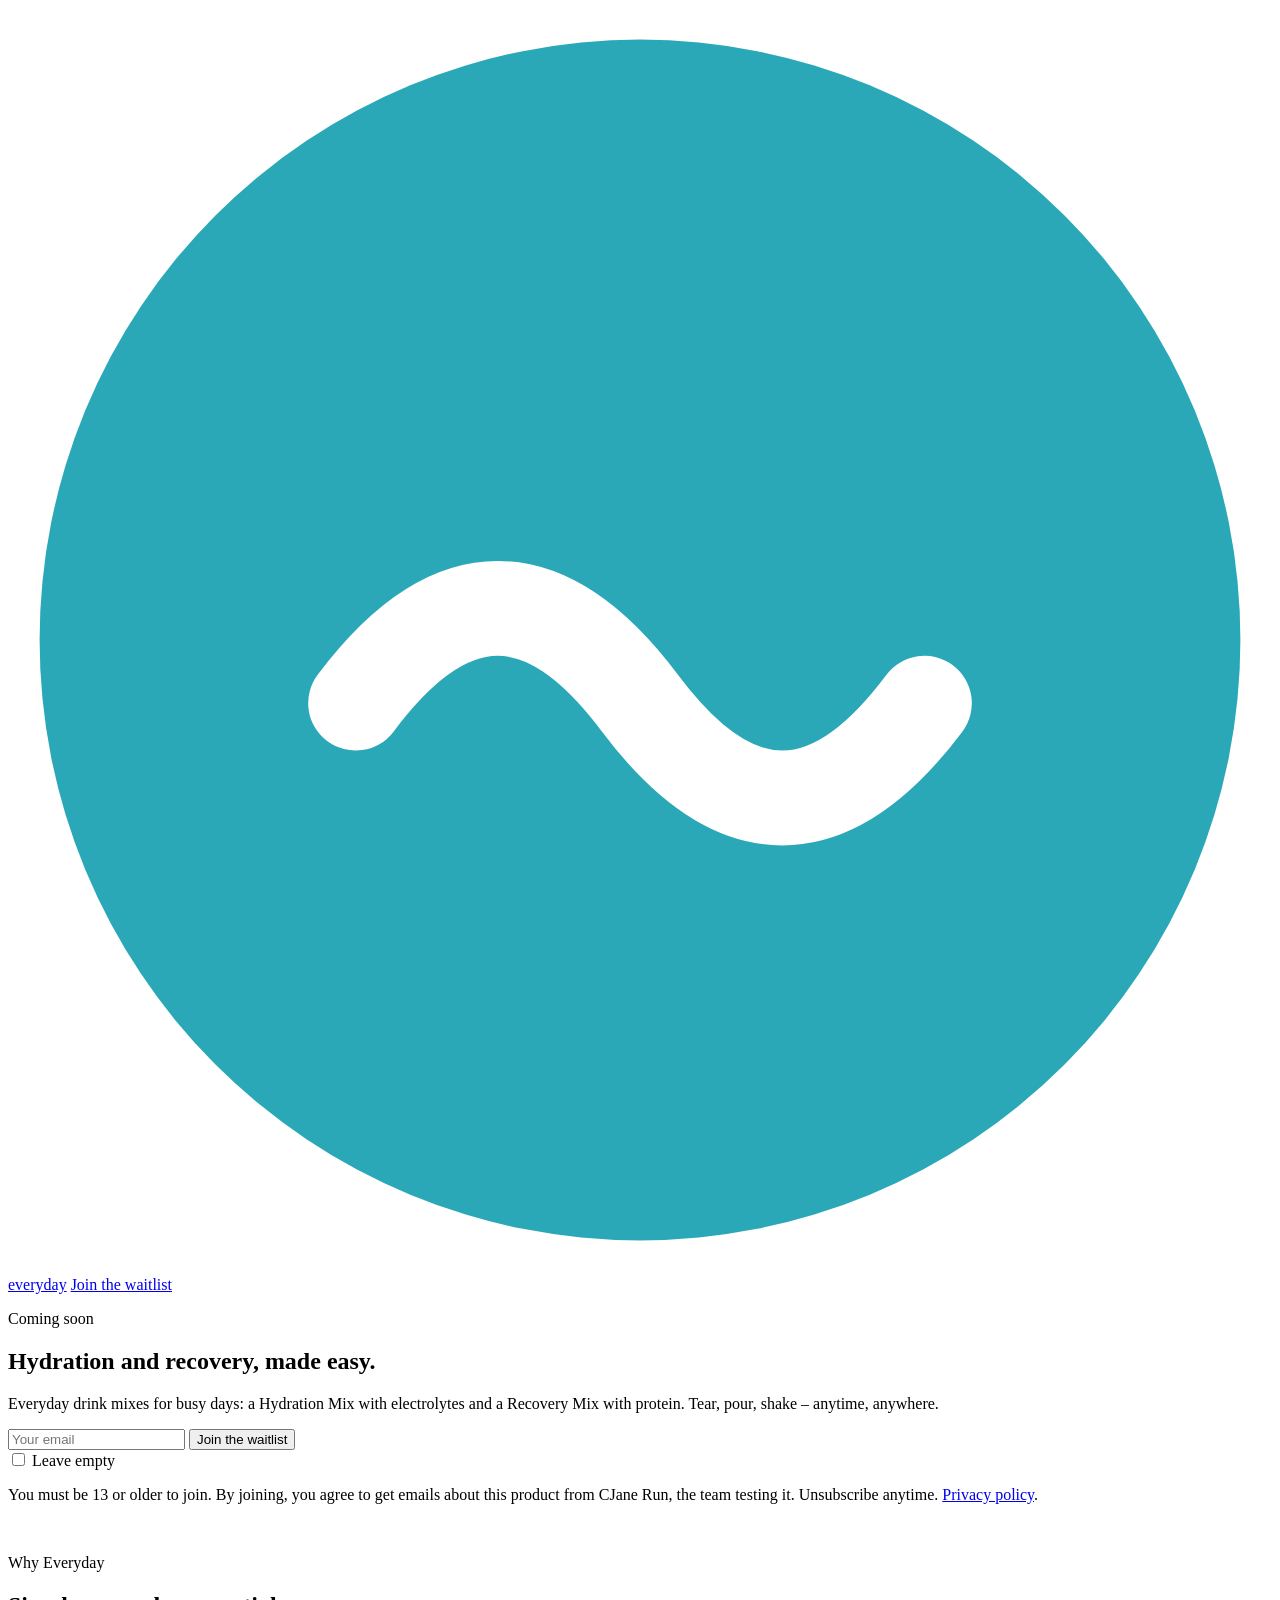
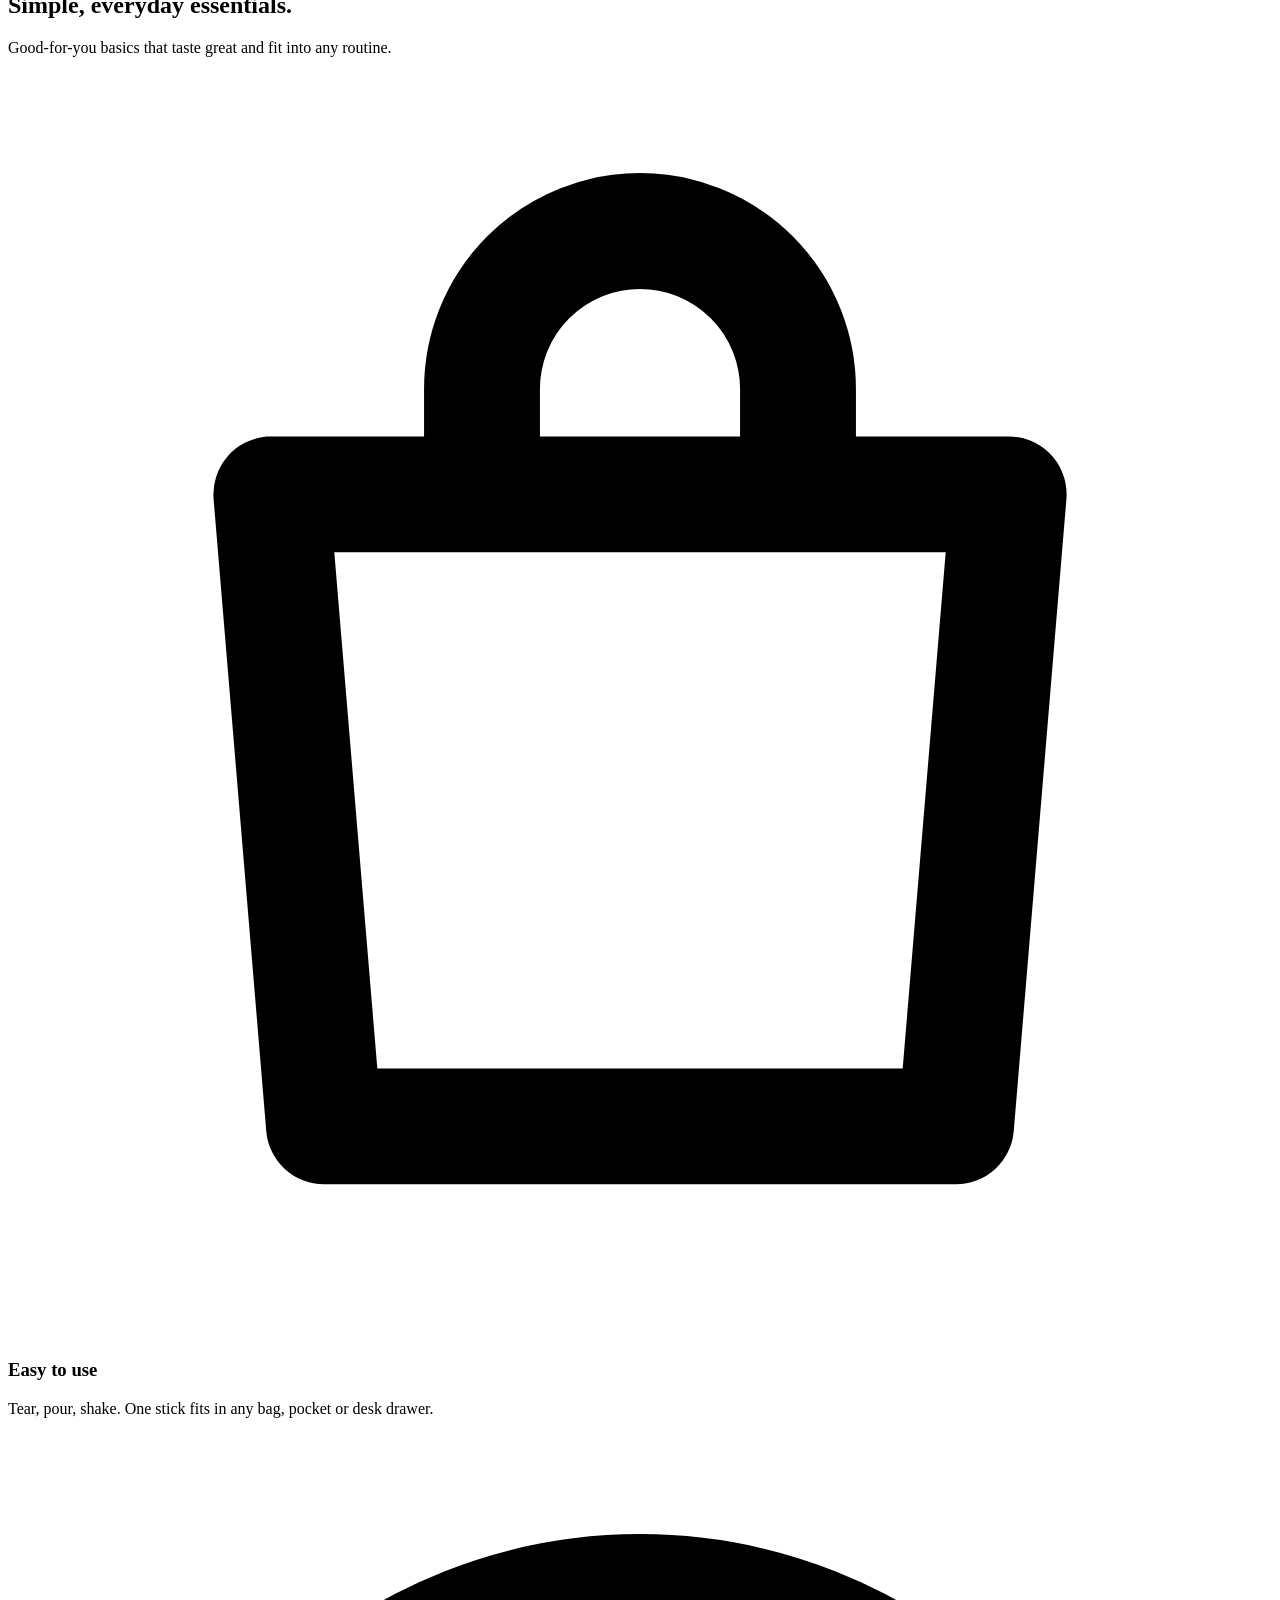
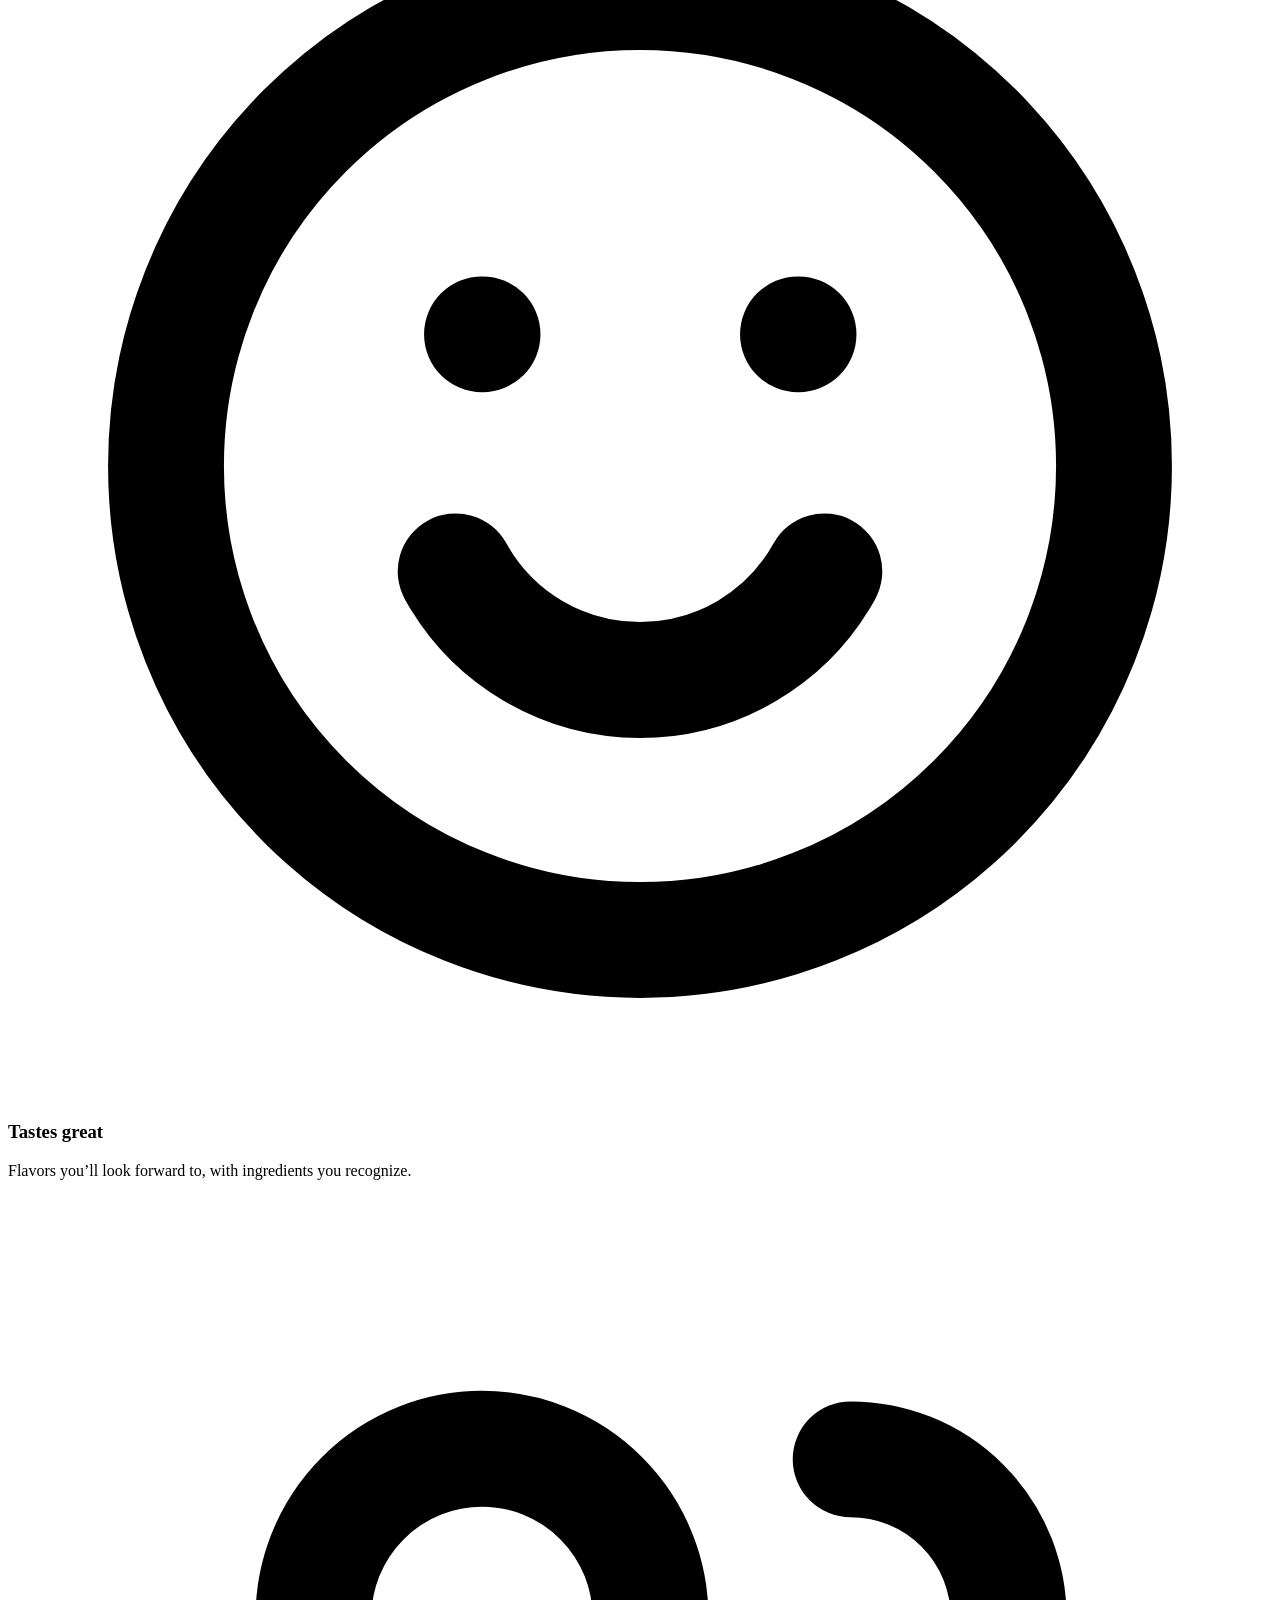
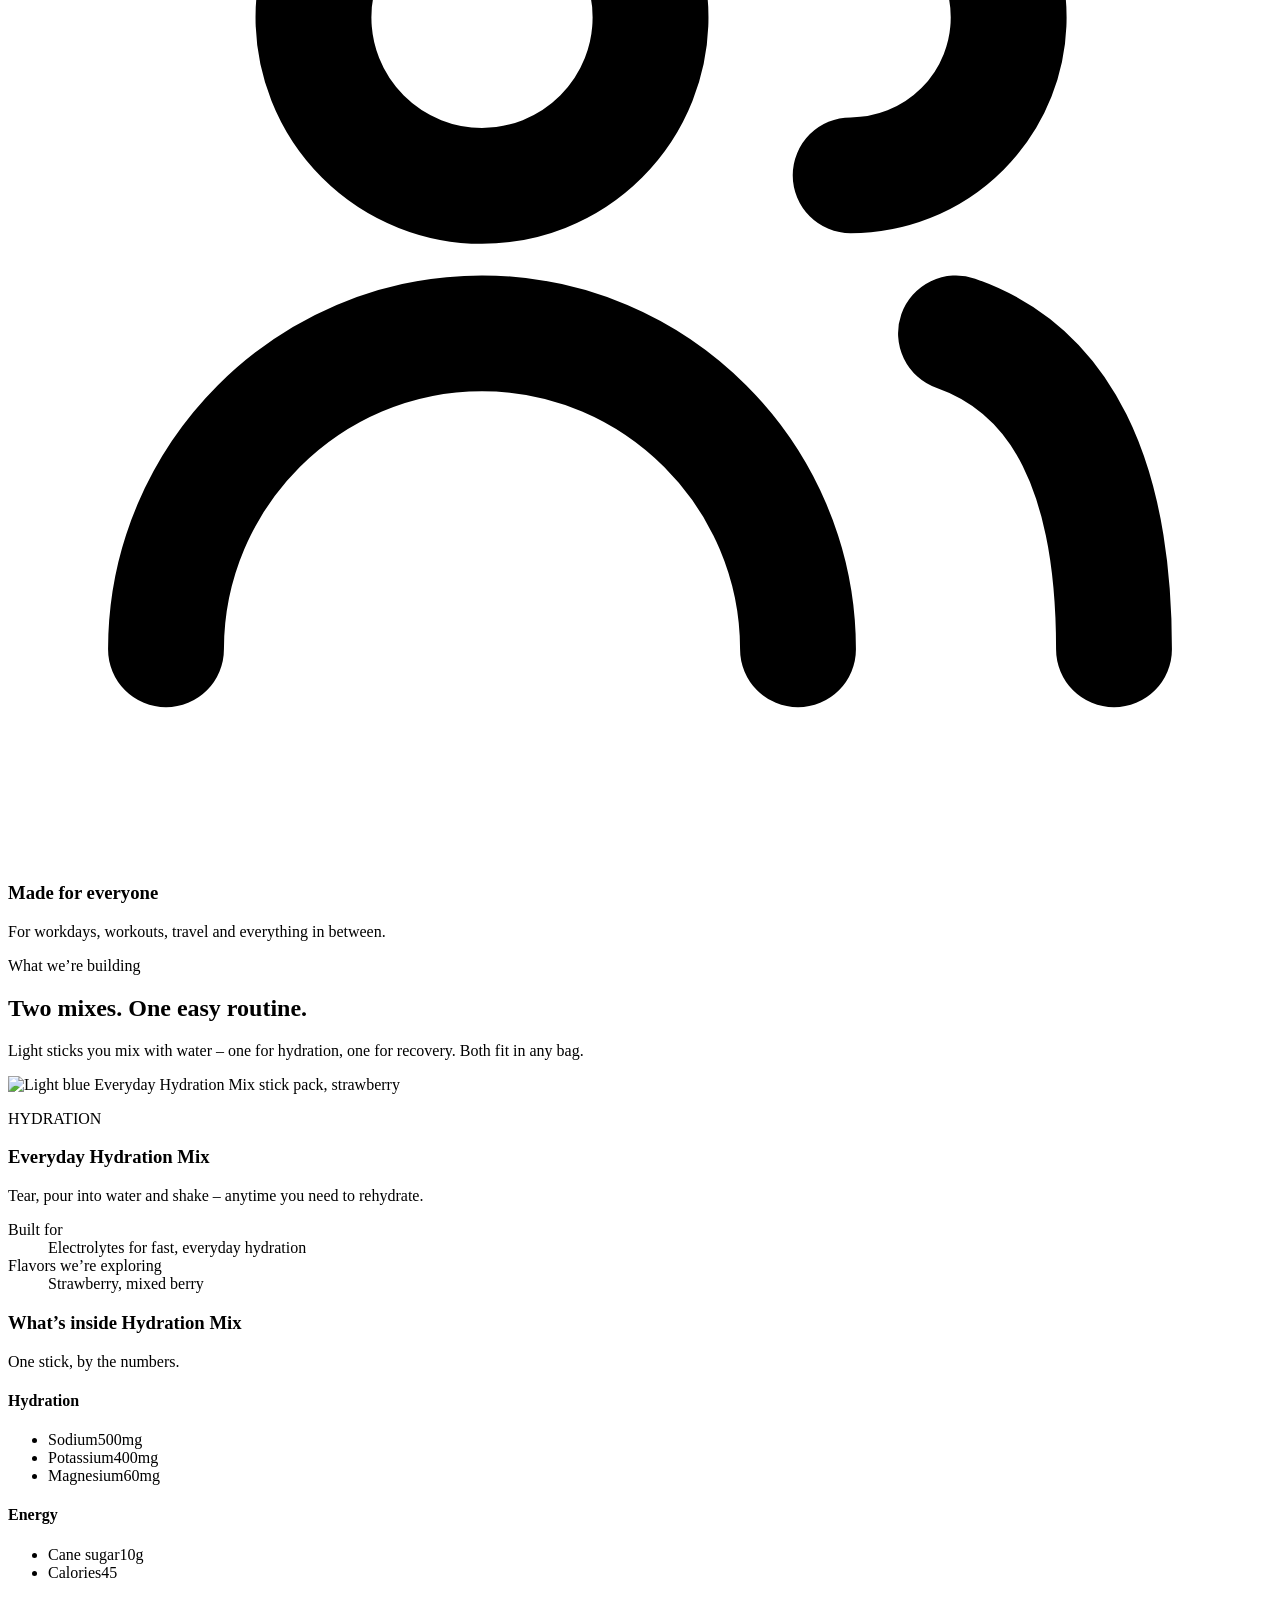
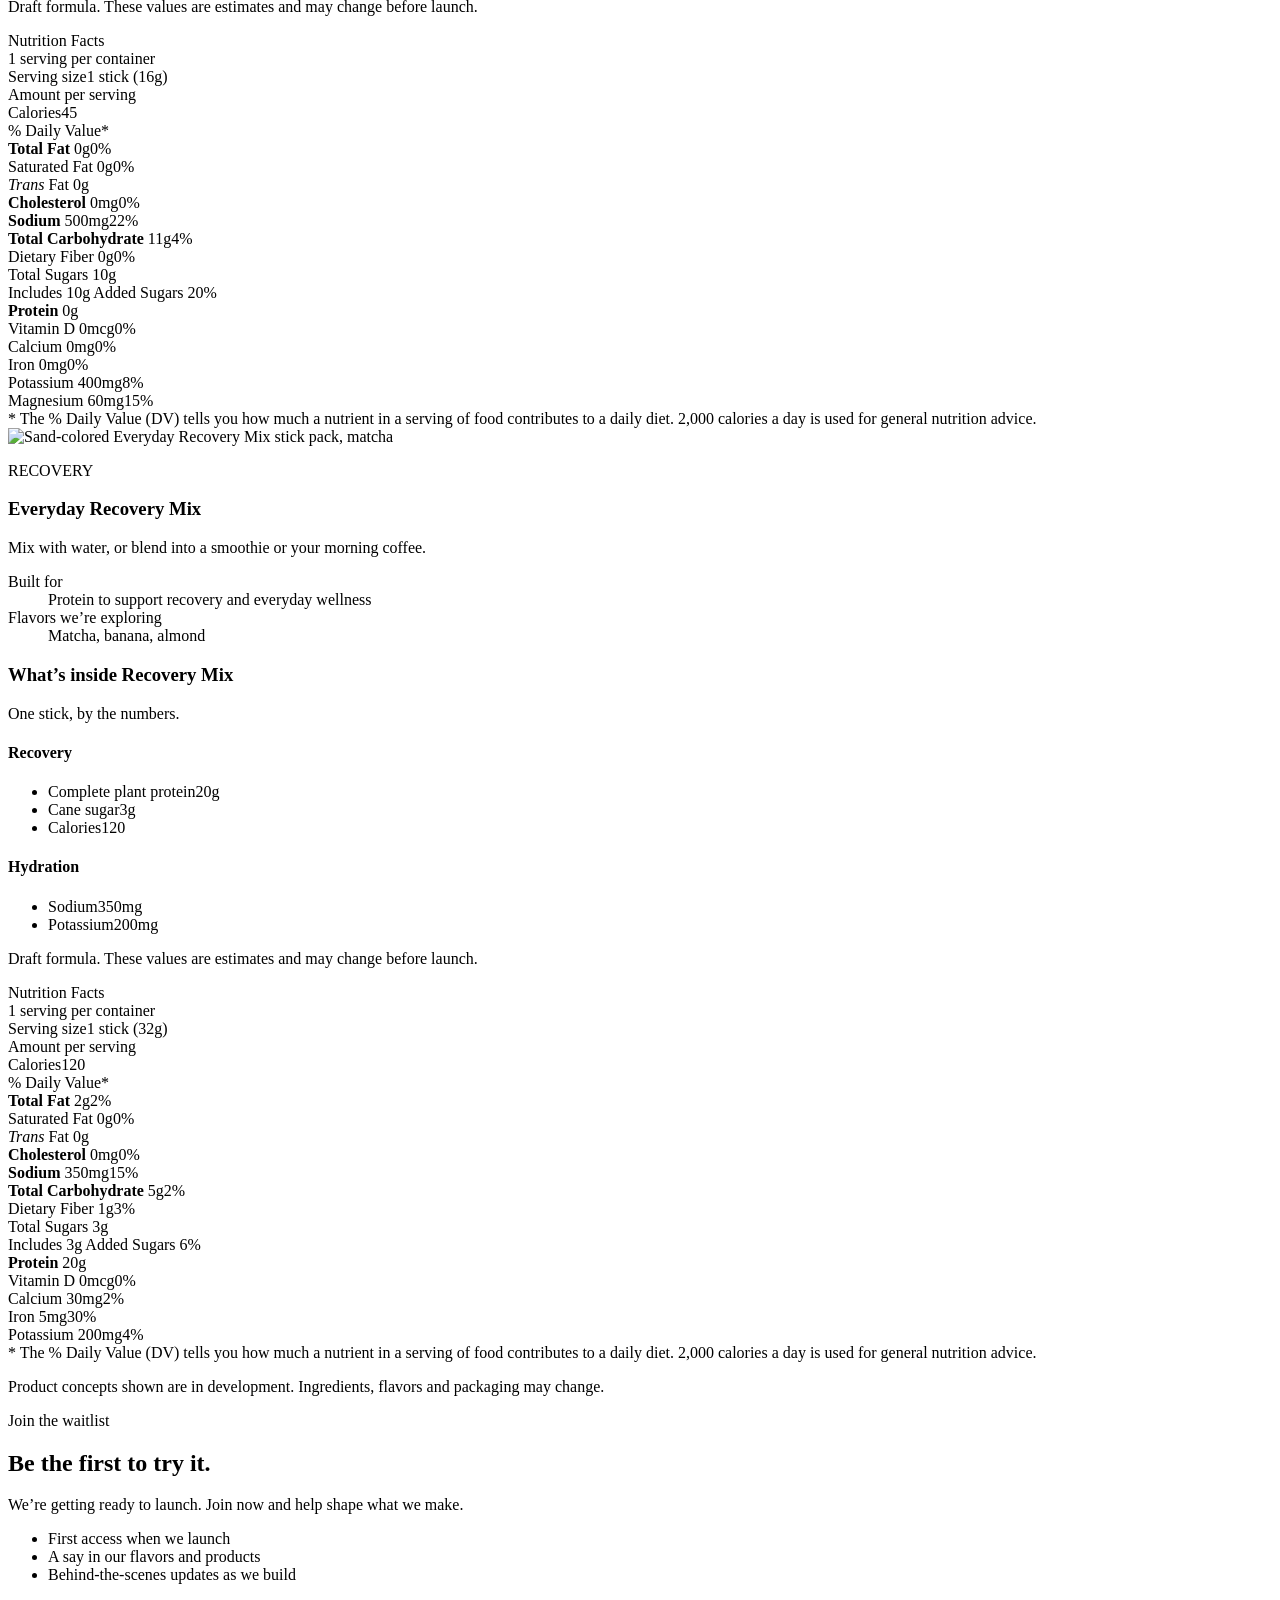
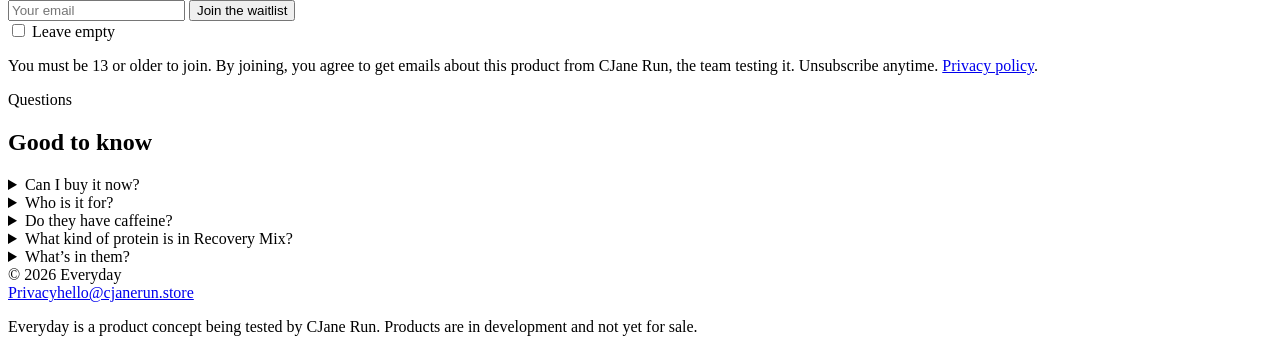
==== public/everyday/index.html @ cd734eb3 "Combine the test into two landing pages with an email-only form The CJane Run page (/) now shows the" ====
<!doctype html>
<html lang="en">
<head>
<meta charset="UTF-8">
<meta name="viewport" content="width=device-width, initial-scale=1.0">
<title>Everyday – Hydration and Recovery Mixes</title>
<meta name="description" content="Easy drink mixes for everyday hydration and recovery. Join the waitlist.">
<link rel="canonical" href="https://cjanerun.store/everyday/">
<meta property="og:type" content="website">
<meta property="og:url" content="https://cjanerun.store/everyday/">
<meta property="og:title" content="Everyday – Hydration and Recovery Mixes">
<meta property="og:description" content="Easy drink mixes for everyday hydration and recovery. Join the waitlist.">
<meta property="og:image" content="https://cjanerun.store/assets/images/og-everyday.png">
<meta name="twitter:card" content="summary_large_image">
<meta name="twitter:title" content="Everyday – Hydration and Recovery Mixes">
<meta name="twitter:description" content="Easy drink mixes for everyday hydration and recovery. Join the waitlist.">
<meta name="twitter:image" content="https://cjanerun.store/assets/images/og-everyday.png">
<meta name="theme-color" content="#12414D">
<meta name="facebook-domain-verification" content="c9epdgrilqn1eqrvwwe9vn37ud9xhx" />
<link rel="icon" type="image/png" sizes="32x32" href="/assets/images/everyday-favicon-32.png">
<link rel="apple-touch-icon" href="/assets/images/everyday-touch-icon.png">
<link rel="preconnect" href="https://fonts.googleapis.com">
<link rel="preconnect" href="https://fonts.gstatic.com" crossorigin>
<link href="https://fonts.googleapis.com/css2?family=Inter:wght@400;500;700&display=swap" rel="stylesheet">
<link rel="stylesheet" href="/assets/styles.css">
<script src="/assets/config.js"></script>
<script src="/assets/pixel.js"></script>
<script src="/assets/analytics.js"></script>
<script src="/assets/form.js" defer></script>
</head>
<body class="theme-everyday" data-landing="everyday">
<header class="topbar" id="top">
  <div class="wrap">
    <a class="brand" href="#top"><svg class="brand-mark" viewBox="0 0 40 40" aria-hidden="true">
  <circle cx="20" cy="20" r="19" fill="#2BA8B8"/>
  <path d="M11 22c3-4 6-4 9 0s6 4 9 0" fill="none" stroke="#fff" stroke-width="3" stroke-linecap="round"/>
</svg><span class="brand-name">everyday</span></a>
    <a class="btn btn-small" href="#join">Join the waitlist</a>
  </div>
</header>
<main>
<section class="hero">
  <div class="wrap">
    <div>
      
      <p class="eyebrow">Coming soon</p>
      <h1>Hydration and recovery, made <span class="accent">easy.</span></h1>
      <p class="lede">Everyday drink mixes for busy days: a Hydration Mix with electrolytes and a Recovery Mix with protein. Tear, pour, shake – anytime, anywhere.</p>
      <form class="waitlist-form">
        <div class="field-row">
          <input class="input" type="email" name="email" placeholder="Your email" autocomplete="email" required aria-label="Email address">
          <button class="btn" type="submit">Join the waitlist</button>
        </div>
        <label class="hp-field" aria-hidden="true"><input type="checkbox" name="website" tabindex="-1"> Leave empty</label>
        <p class="form-status" role="status" aria-live="polite"></p>
        <p class="fineprint">You must be 13 or older to join. By joining, you agree to get emails about this product from CJane Run, the team testing it. Unsubscribe anytime. <a href="/privacy/">Privacy policy</a>.</p>
      </form>
    </div>
    <div class="hero-art art-render" aria-hidden="true">
      <div class="glow"></div>
      <img src="/assets/images/pack-everyday-pair-hero.webp" alt="" fetchpriority="high">
    </div>
  </div>
</section>
<section class="section beliefs">
  <div class="wrap">
    <p class="eyebrow">Why Everyday</p>
    <h2>Simple, everyday essentials.</h2>
    <p class="lede">Good-for-you basics that taste great and fit into any routine.</p>
    <div class="beliefs-grid">
      <article class="belief">
        <div class="dot dot-1"><svg viewBox="0 0 24 24" fill="none" stroke="currentColor" stroke-width="2.2" stroke-linejoin="round"><path d="M5 8h14l-1 12H6zM9 8V6a3 3 0 0 1 6 0v2"/></svg></div>
        <h3>Easy to use</h3>
        <p>Tear, pour, shake. One stick fits in any bag, pocket or desk drawer.</p>
      </article>
      <article class="belief">
        <div class="dot dot-2"><svg viewBox="0 0 24 24" fill="none" stroke="currentColor" stroke-width="2.2" stroke-linecap="round"><circle cx="12" cy="12" r="9"/><path d="M8.5 14a4 4 0 0 0 7 0M9 9.5h.01M15 9.5h.01"/></svg></div>
        <h3>Tastes great</h3>
        <p>Flavors you’ll look forward to, with ingredients you recognize.</p>
      </article>
      <article class="belief">
        <div class="dot dot-3"><svg viewBox="0 0 24 24" fill="none" stroke="currentColor" stroke-width="2.2" stroke-linecap="round"><circle cx="9" cy="8" r="3.2"/><path d="M3 20c0-3.3 2.7-6 6-6s6 2.7 6 6M16 5a3 3 0 0 1 0 6M18 14c2 .7 3 2.7 3 6"/></svg></div>
        <h3>Made for everyone</h3>
        <p>For workdays, workouts, travel and everything in between.</p>
      </article>
    </div>
  </div>
</section>
<section class="section products">
  <div class="wrap">
    <p class="eyebrow">What we’re building</p>
    <h2>Two mixes. One easy routine.</h2>
    <p class="lede">Light sticks you mix with water – one for hydration, one for recovery. Both fit in any bag.</p>
    <article class="product feature m-hydration">
        <div class="product-art"><img src="/assets/images/pack-hydration-single.webp" alt="Light blue Everyday Hydration Mix stick pack, strawberry"></div>
        <div class="product-body">
          <p class="moment">HYDRATION</p>
          <h3>Everyday Hydration Mix</h3>
          <p class="how">Tear, pour into water and shake – anytime you need to rehydrate.</p>
          <dl><div><dt>Built for</dt><dd>Electrolytes for fast, everyday hydration</dd></div><div><dt>Flavors we’re exploring</dt><dd>Strawberry, mixed berry</dd></div></dl>
        </div>
      </article><div class="inside">
      <div class="inside-copy">
        <h3>What’s inside Hydration Mix</h3>
        <p class="how">One stick, by the numbers.</p>
        <div class="inside-group"><h4>Hydration</h4><ul><li><span>Sodium</span><span>500mg</span></li><li><span>Potassium</span><span>400mg</span></li><li><span>Magnesium</span><span>60mg</span></li></ul></div><div class="inside-group"><h4>Energy</h4><ul><li><span>Cane sugar</span><span>10g</span></li><li><span>Calories</span><span>45</span></li></ul></div>
        <p class="inside-note">Draft formula. These values are estimates and may change before launch.</p>
      </div>
      <div class="inside-panel">
        <div class="nf">
  <div class="nf-title">Nutrition Facts</div>
  <div class="nf-serv">1 serving per container</div>
  <div class="nf-serv nf-b nf-sz"><span>Serving size</span><span>1 stick (16g)</span></div>
  <div class="nf-bar nf-thick"></div>
  <div class="nf-small nf-b">Amount per serving</div>
  <div class="nf-cal"><span>Calories</span><span>45</span></div>
  <div class="nf-bar nf-mid"></div>
  <div class="nf-r nf-right nf-b nf-small">% Daily Value*</div>
  <div class="nf-r nf-i0"><span><b>Total Fat</b> 0g</span><span class="nf-b">0%</span></div><div class="nf-r nf-i1"><span>Saturated Fat 0g</span><span class="nf-b">0%</span></div><div class="nf-r nf-i1"><span><i>Trans</i> Fat 0g</span><span class="nf-b"></span></div><div class="nf-r nf-i0"><span><b>Cholesterol</b> 0mg</span><span class="nf-b">0%</span></div><div class="nf-r nf-i0"><span><b>Sodium</b> 500mg</span><span class="nf-b">22%</span></div><div class="nf-r nf-i0"><span><b>Total Carbohydrate</b> 11g</span><span class="nf-b">4%</span></div><div class="nf-r nf-i1"><span>Dietary Fiber 0g</span><span class="nf-b">0%</span></div><div class="nf-r nf-i1"><span>Total Sugars 10g</span><span class="nf-b"></span></div><div class="nf-r nf-i2"><span>Includes 10g Added Sugars </span><span class="nf-b">20%</span></div><div class="nf-r nf-i0"><span><b>Protein</b> 0g</span><span class="nf-b"></span></div>
  <div class="nf-bar nf-thick"></div>
  <div class="nf-r"><span>Vitamin D 0mcg</span><span>0%</span></div><div class="nf-r"><span>Calcium 0mg</span><span>0%</span></div><div class="nf-r"><span>Iron 0mg</span><span>0%</span></div><div class="nf-r"><span>Potassium 400mg</span><span>8%</span></div><div class="nf-r"><span>Magnesium 60mg</span><span>15%</span></div>
  <div class="nf-bar nf-mid"></div>
  <div class="nf-foot">* The % Daily Value (DV) tells you how much a nutrient in a serving of food contributes to a daily diet. 2,000 calories a day is used for general nutrition advice.</div>
</div>
      </div>
    </div><article class="product feature m-recovery">
        <div class="product-art"><img src="/assets/images/pack-recovery-single.webp" alt="Sand-colored Everyday Recovery Mix stick pack, matcha"></div>
        <div class="product-body">
          <p class="moment">RECOVERY</p>
          <h3>Everyday Recovery Mix</h3>
          <p class="how">Mix with water, or blend into a smoothie or your morning coffee.</p>
          <dl><div><dt>Built for</dt><dd>Protein to support recovery and everyday wellness</dd></div><div><dt>Flavors we’re exploring</dt><dd>Matcha, banana, almond</dd></div></dl>
        </div>
      </article><div class="inside">
      <div class="inside-copy">
        <h3>What’s inside Recovery Mix</h3>
        <p class="how">One stick, by the numbers.</p>
        <div class="inside-group"><h4>Recovery</h4><ul><li><span>Complete plant protein</span><span>20g</span></li><li><span>Cane sugar</span><span>3g</span></li><li><span>Calories</span><span>120</span></li></ul></div><div class="inside-group"><h4>Hydration</h4><ul><li><span>Sodium</span><span>350mg</span></li><li><span>Potassium</span><span>200mg</span></li></ul></div>
        <p class="inside-note">Draft formula. These values are estimates and may change before launch.</p>
      </div>
      <div class="inside-panel">
        <div class="nf">
  <div class="nf-title">Nutrition Facts</div>
  <div class="nf-serv">1 serving per container</div>
  <div class="nf-serv nf-b nf-sz"><span>Serving size</span><span>1 stick (32g)</span></div>
  <div class="nf-bar nf-thick"></div>
  <div class="nf-small nf-b">Amount per serving</div>
  <div class="nf-cal"><span>Calories</span><span>120</span></div>
  <div class="nf-bar nf-mid"></div>
  <div class="nf-r nf-right nf-b nf-small">% Daily Value*</div>
  <div class="nf-r nf-i0"><span><b>Total Fat</b> 2g</span><span class="nf-b">2%</span></div><div class="nf-r nf-i1"><span>Saturated Fat 0g</span><span class="nf-b">0%</span></div><div class="nf-r nf-i1"><span><i>Trans</i> Fat 0g</span><span class="nf-b"></span></div><div class="nf-r nf-i0"><span><b>Cholesterol</b> 0mg</span><span class="nf-b">0%</span></div><div class="nf-r nf-i0"><span><b>Sodium</b> 350mg</span><span class="nf-b">15%</span></div><div class="nf-r nf-i0"><span><b>Total Carbohydrate</b> 5g</span><span class="nf-b">2%</span></div><div class="nf-r nf-i1"><span>Dietary Fiber 1g</span><span class="nf-b">3%</span></div><div class="nf-r nf-i1"><span>Total Sugars 3g</span><span class="nf-b"></span></div><div class="nf-r nf-i2"><span>Includes 3g Added Sugars </span><span class="nf-b">6%</span></div><div class="nf-r nf-i0"><span><b>Protein</b> 20g</span><span class="nf-b"></span></div>
  <div class="nf-bar nf-thick"></div>
  <div class="nf-r"><span>Vitamin D 0mcg</span><span>0%</span></div><div class="nf-r"><span>Calcium 30mg</span><span>2%</span></div><div class="nf-r"><span>Iron 5mg</span><span>30%</span></div><div class="nf-r"><span>Potassium 200mg</span><span>4%</span></div>
  <div class="nf-bar nf-mid"></div>
  <div class="nf-foot">* The % Daily Value (DV) tells you how much a nutrient in a serving of food contributes to a daily diet. 2,000 calories a day is used for general nutrition advice.</div>
</div>
      </div>
    </div>
    <p class="concept-note">Product concepts shown are in development. Ingredients, flavors and packaging may change.</p>
  </div>
</section>
<section class="section join" id="join">
  <div class="wrap">
    <div>
      <p class="eyebrow">Join the waitlist</p>
      <h2>Be the first to try it.</h2>
      <p class="lede">We’re getting ready to launch. Join now and help shape what we make.</p>
      <ul class="perks">
        <li>First access when we launch</li>
        <li>A say in our flavors and products</li>
        <li>Behind-the-scenes updates as we build</li>
      </ul>
    </div>
    <div class="join-card">
      <form class="waitlist-form">
        <div class="field-row">
          <input class="input" type="email" name="email" placeholder="Your email" autocomplete="email" required aria-label="Email address">
          <button class="btn" type="submit">Join the waitlist</button>
        </div>
        <label class="hp-field" aria-hidden="true"><input type="checkbox" name="website" tabindex="-1"> Leave empty</label>
        <p class="form-status" role="status" aria-live="polite"></p>
        <p class="fineprint">You must be 13 or older to join. By joining, you agree to get emails about this product from CJane Run, the team testing it. Unsubscribe anytime. <a href="/privacy/">Privacy policy</a>.</p>
      </form>
    </div>
  </div>
</section>
<section class="section faq">
  <div class="wrap">
    <p class="eyebrow">Questions</p>
    <h2>Good to know</h2>
    <div class="faq-list"><details><summary>Can I buy it now?</summary><p>Not yet – it’s in development. Join the waitlist and you’ll hear first when it’s ready.</p></details><details><summary>Who is it for?</summary><p>Anyone who wants an easier way to take care of themselves – at work, at the gym or on the go.</p></details><details><summary>Do they have caffeine?</summary><p>Hydration Mix is caffeine-free. Recovery Mix gets a small amount – about 30mg per stick – from its matcha.</p></details><details><summary>What kind of protein is in Recovery Mix?</summary><p>A complete, non-dairy protein – 20g per stick. Our current draft uses a pea and rice blend, and we’ll share the full ingredient list before launch.</p></details><details><summary>What’s in them?</summary><p>Hydration Mix has electrolytes – sodium, potassium and magnesium – with a little cane sugar. Recovery Mix has 20g of protein plus electrolytes. The draft facts panels are above, and we’ll share full ingredient lists before launch.</p></details></div>
  </div>
</section>
</main>
<footer class="footer">
  <div class="wrap">
    <span>© 2026 Everyday</span>
    <nav><a href="/privacy/">Privacy</a><a href="mailto:hello@cjanerun.store">hello@cjanerun.store</a></nav>
    <p class="disclaimer">Everyday is a product concept being tested by CJane Run. Products are in development and not yet for sale.</p>
  </div>
</footer>
</body>
</html>
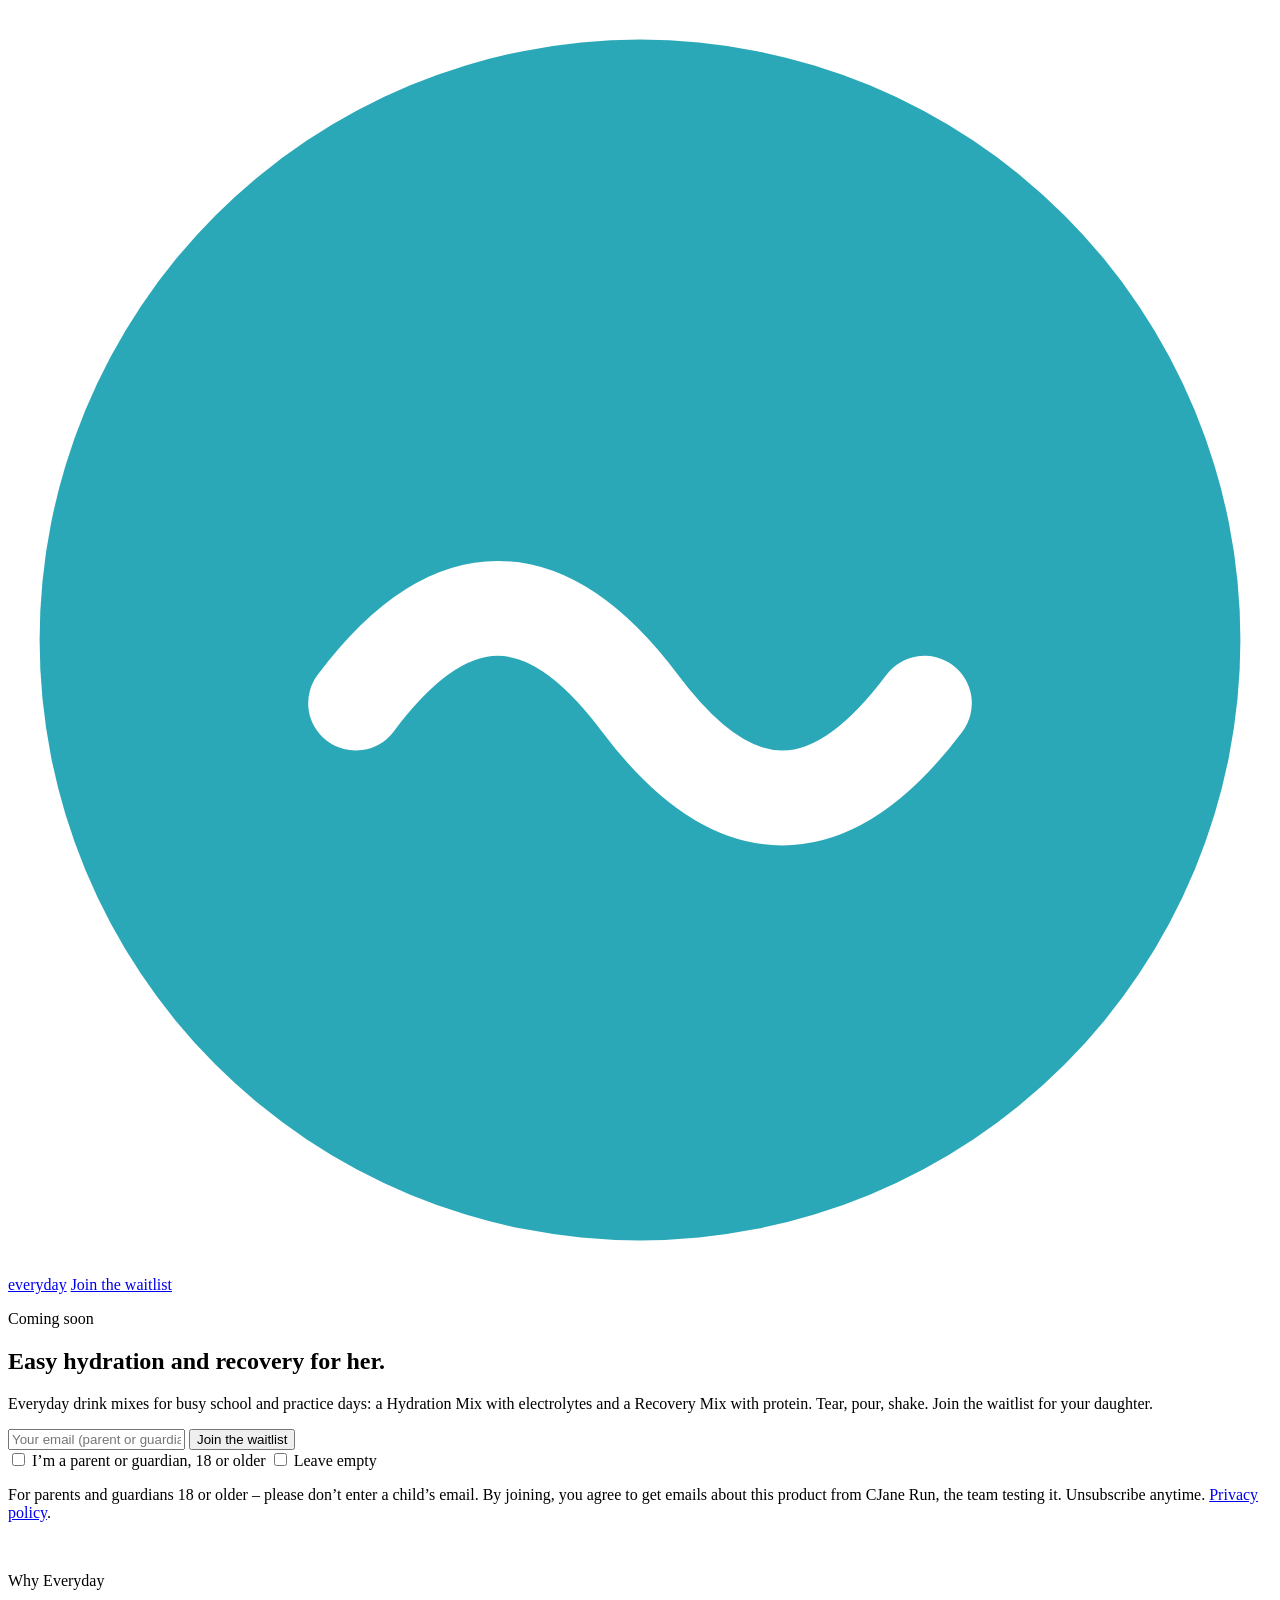
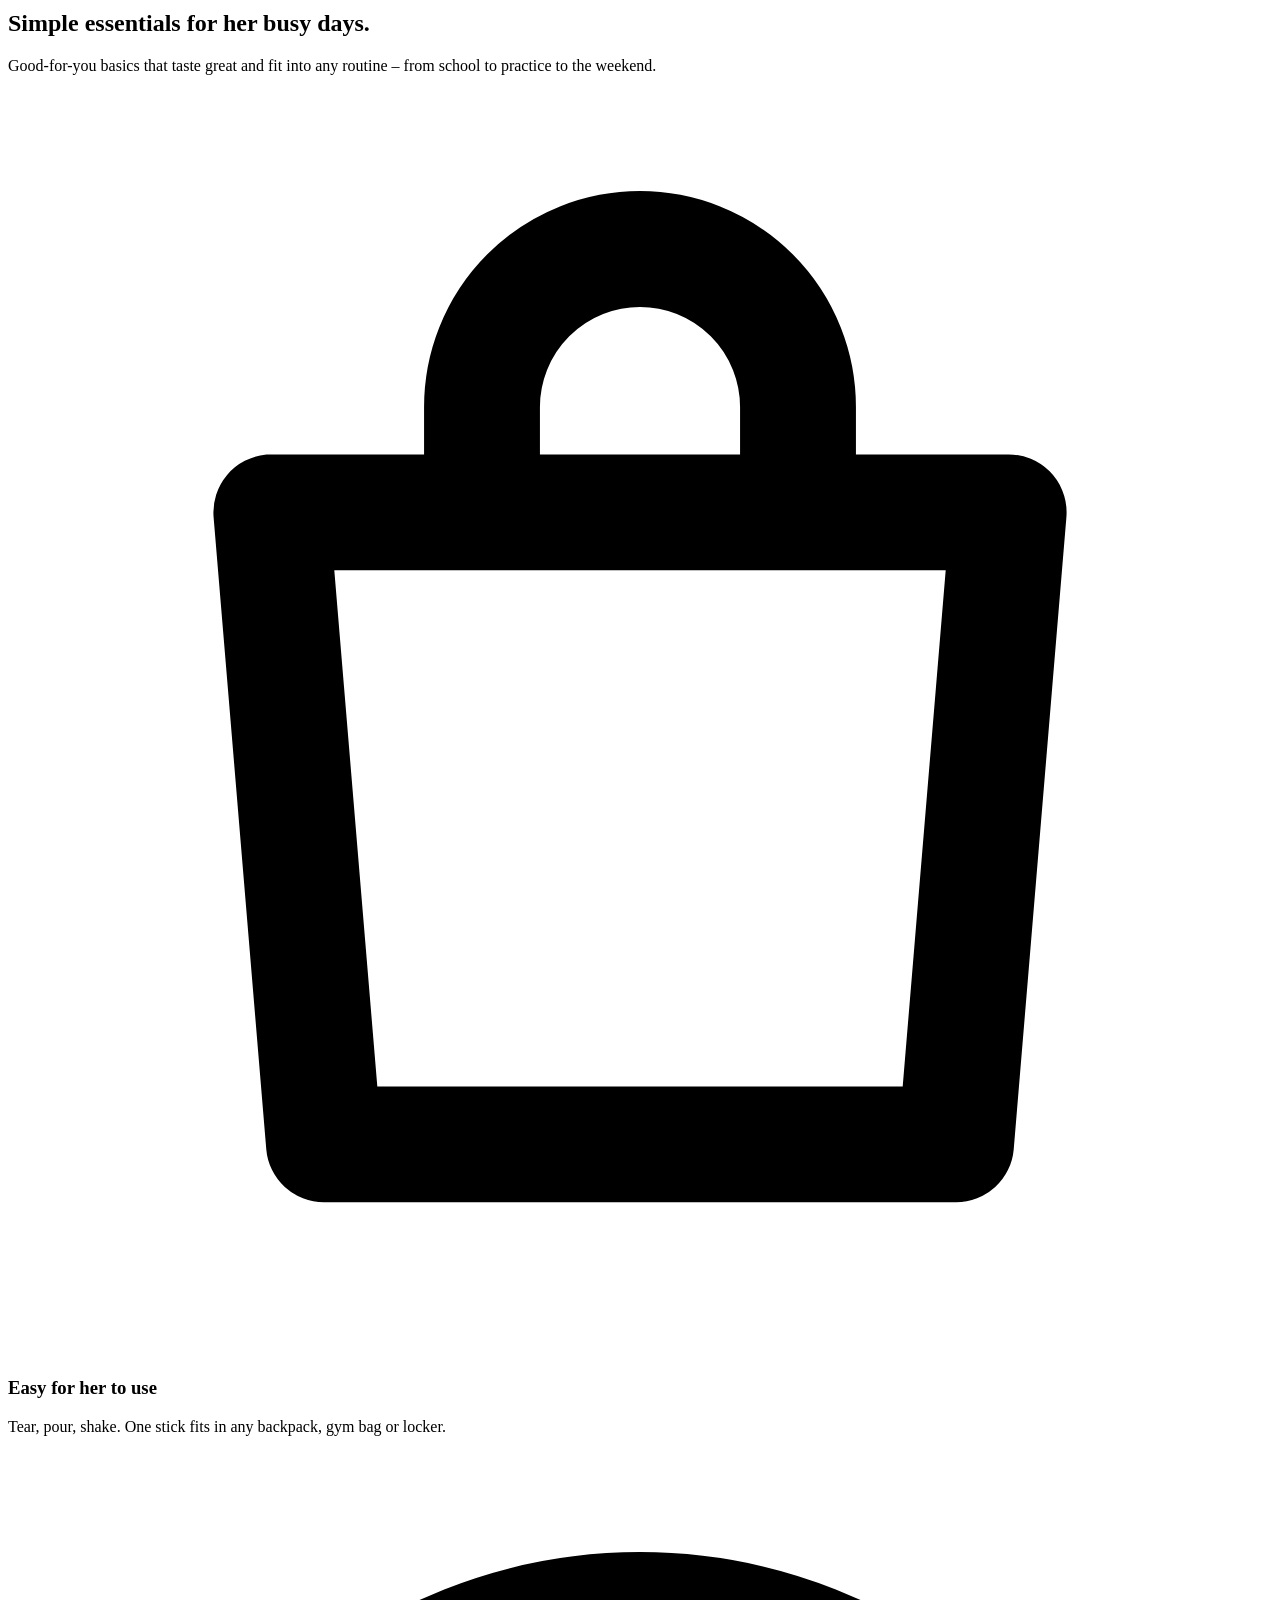
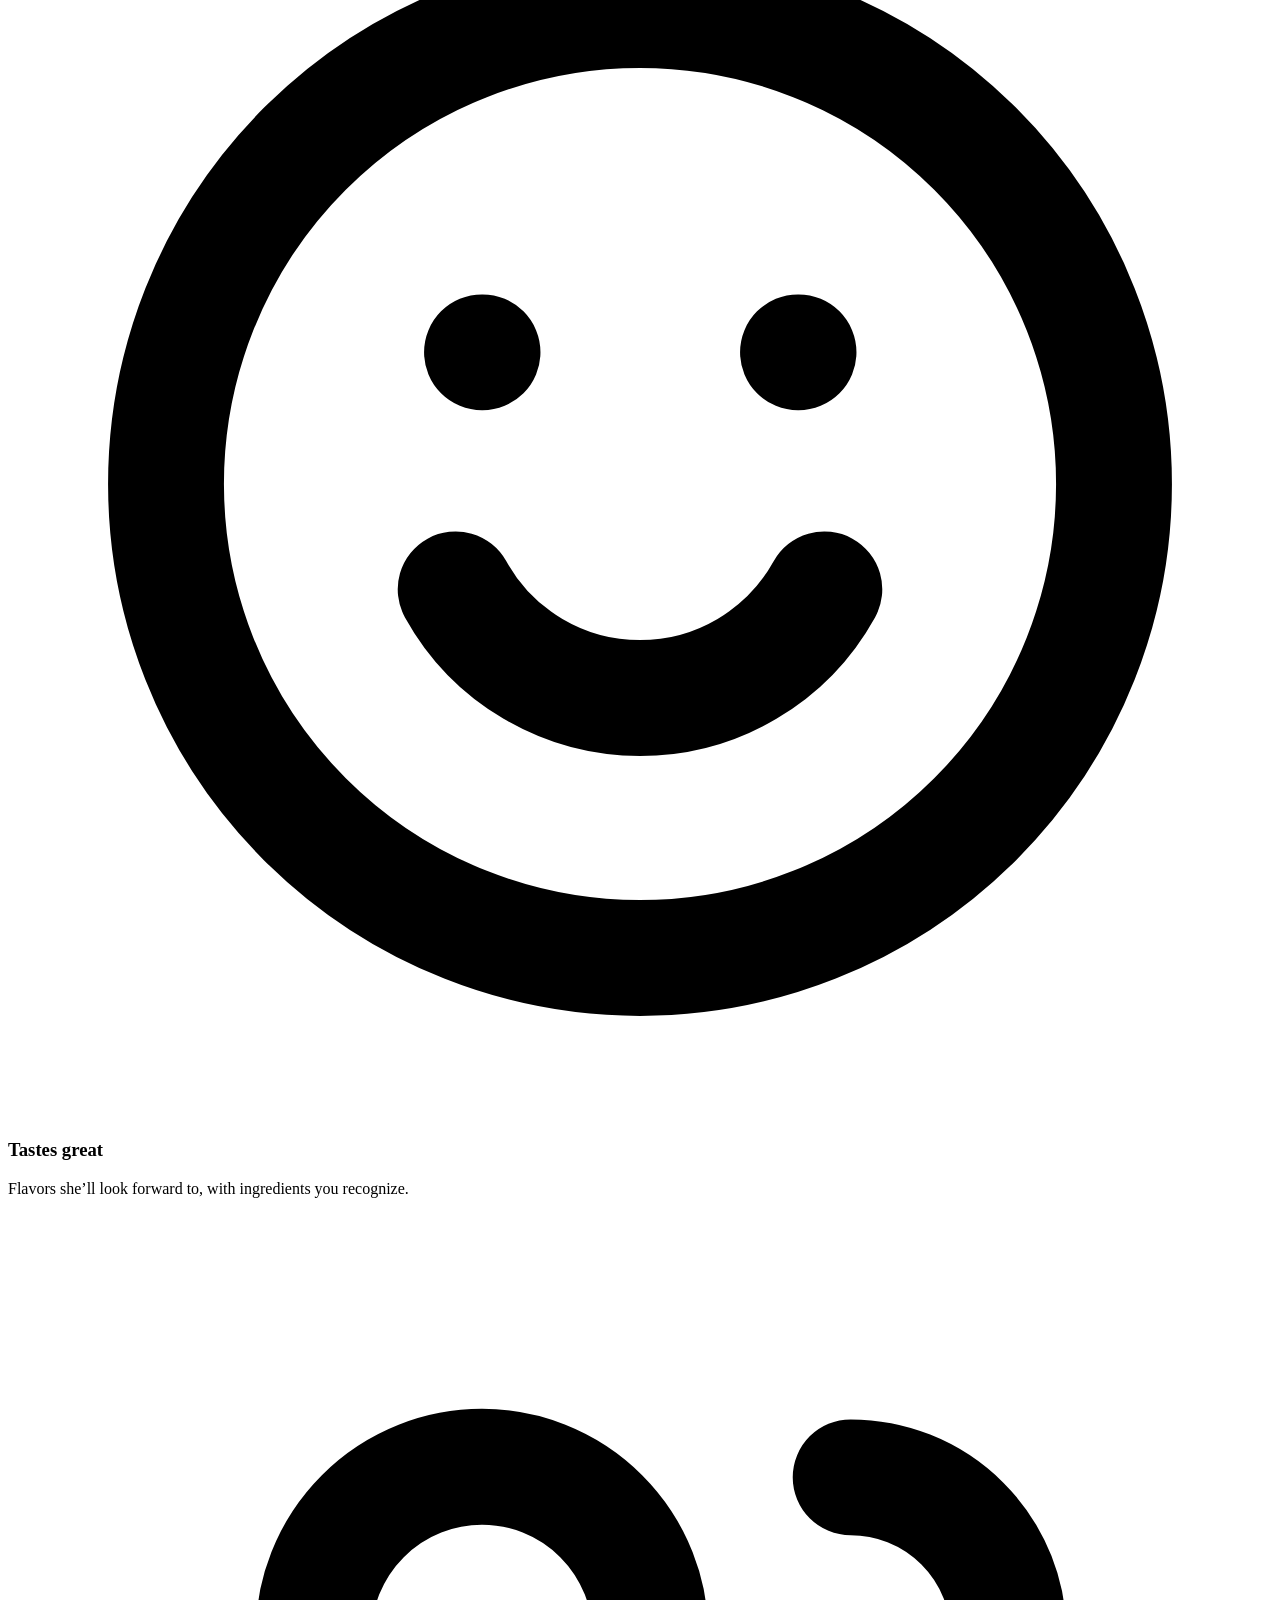
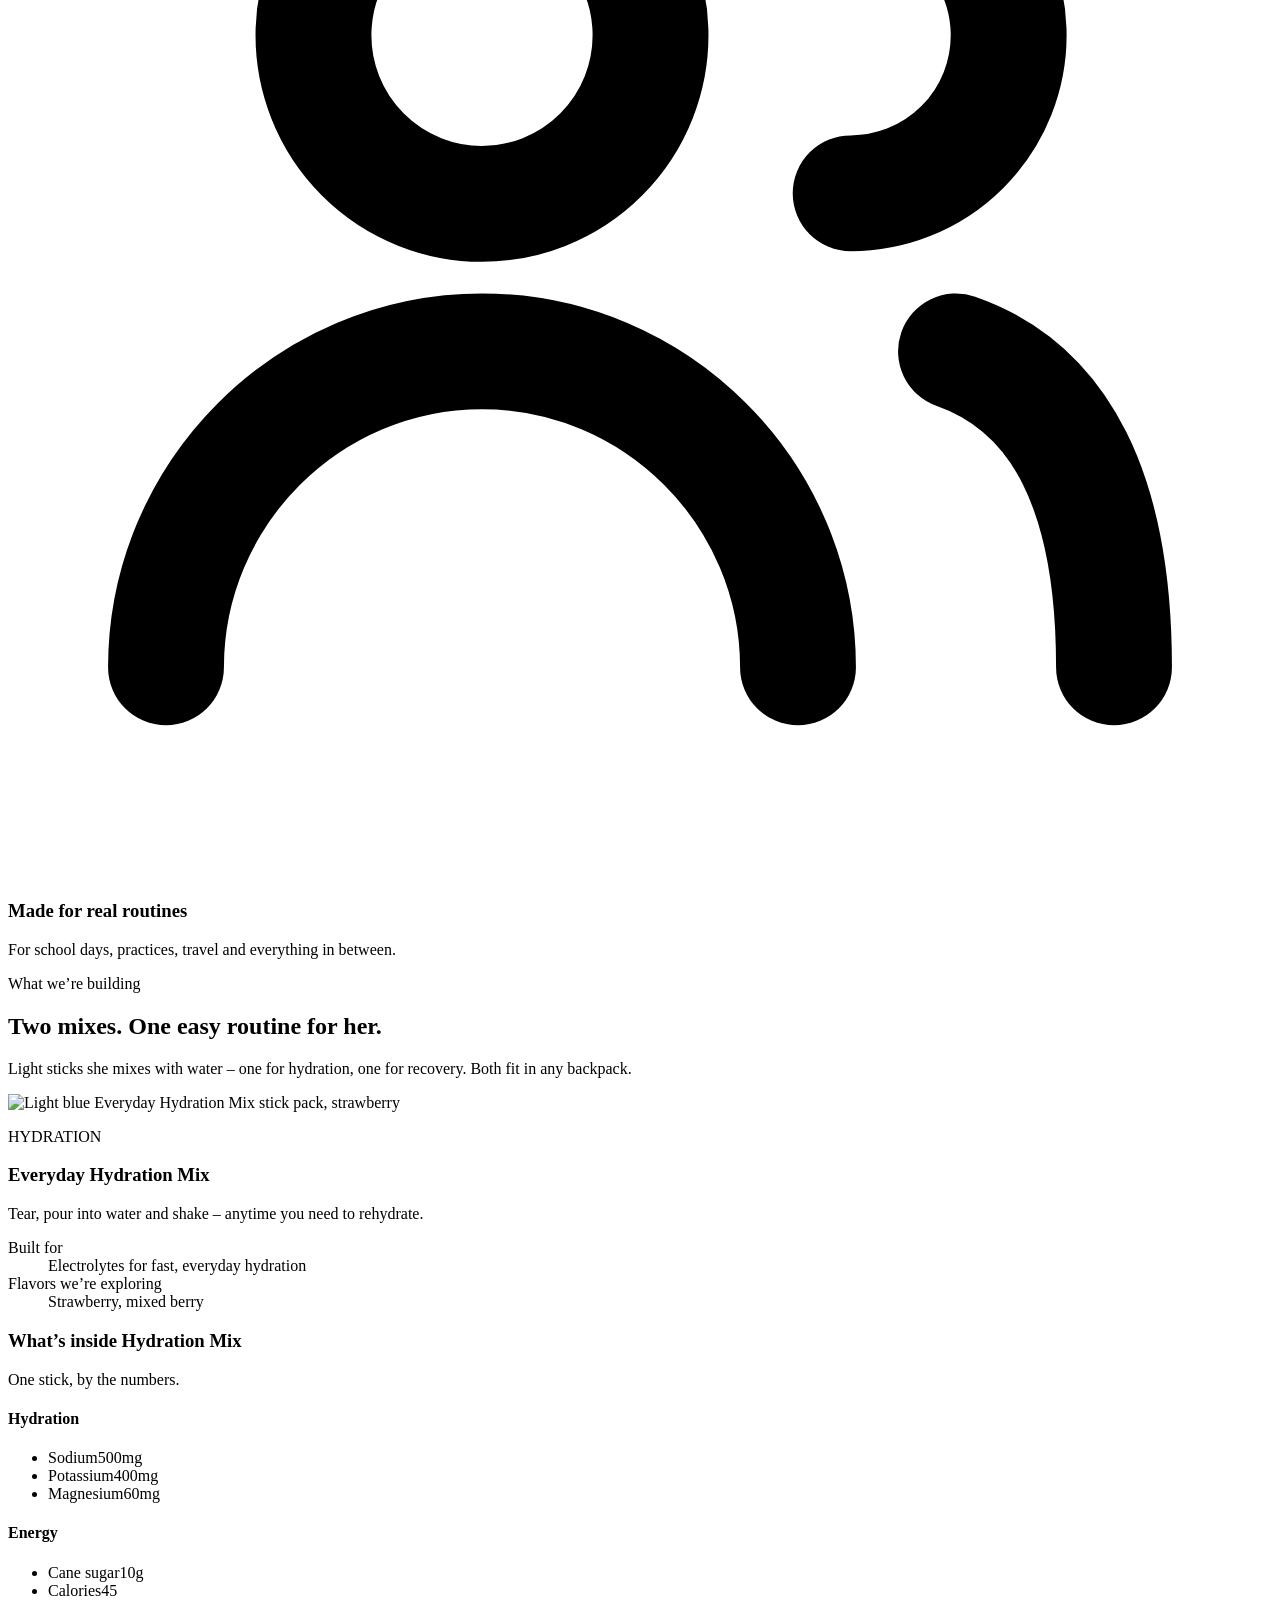
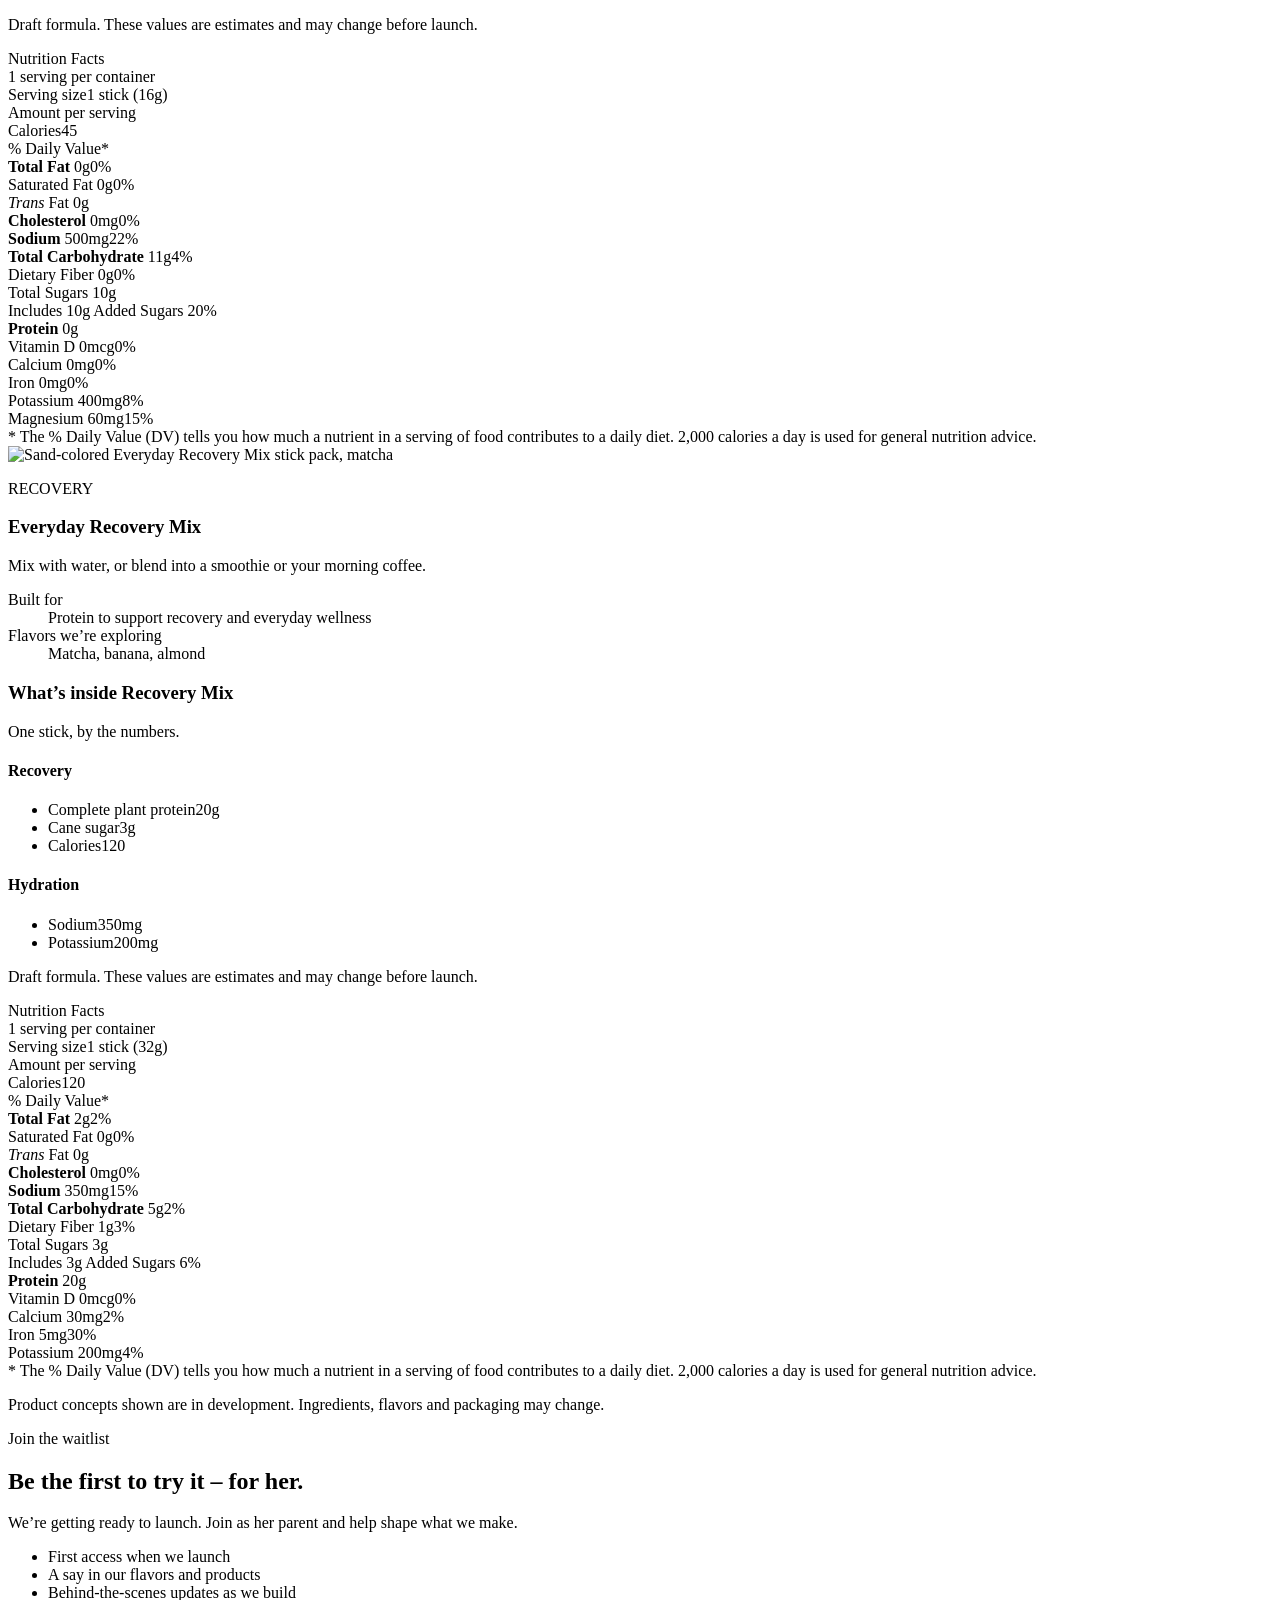
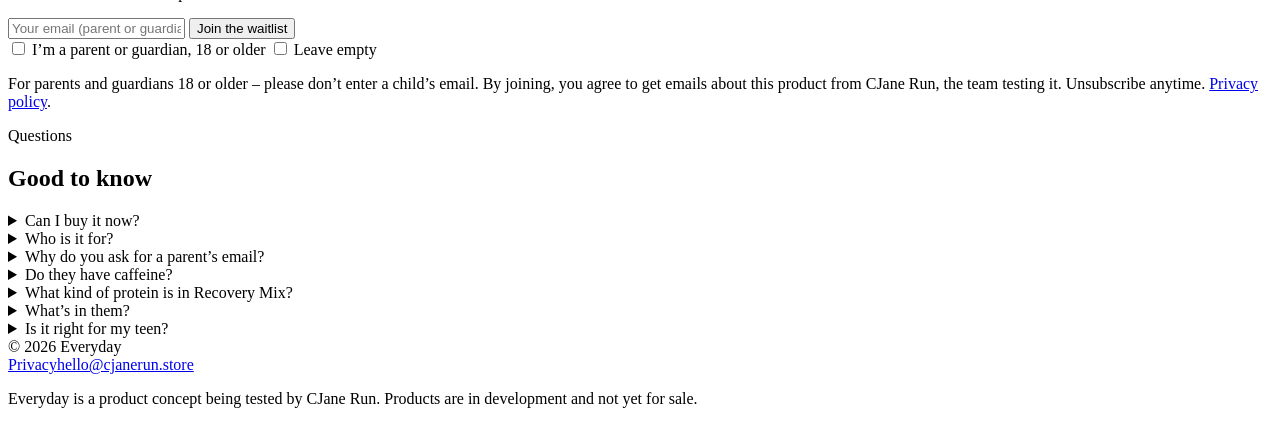
==== commit 8d1390e4: "Parent-facing, daughter-first landing pages for test 2; archive test 1 pages Archive the test 1 page" ====
--- a/public/everyday/index.html
+++ b/public/everyday/index.html
@@ -3,17 +3,17 @@
 <head>
 <meta charset="UTF-8">
 <meta name="viewport" content="width=device-width, initial-scale=1.0">
-<title>Everyday – Hydration and Recovery Mixes</title>
-<meta name="description" content="Easy drink mixes for everyday hydration and recovery. Join the waitlist.">
+<title>Everyday – Hydration and Recovery Mixes for your daughter</title>
+<meta name="description" content="Easy drink mixes for hydration and recovery, made for your daughter’s busy days. Parents, join the waitlist.">
 <link rel="canonical" href="https://cjanerun.store/everyday/">
 <meta property="og:type" content="website">
 <meta property="og:url" content="https://cjanerun.store/everyday/">
-<meta property="og:title" content="Everyday – Hydration and Recovery Mixes">
-<meta property="og:description" content="Easy drink mixes for everyday hydration and recovery. Join the waitlist.">
+<meta property="og:title" content="Everyday – Hydration and Recovery Mixes for your daughter">
+<meta property="og:description" content="Easy drink mixes for hydration and recovery, made for your daughter’s busy days. Parents, join the waitlist.">
 <meta property="og:image" content="https://cjanerun.store/assets/images/og-everyday.png">
 <meta name="twitter:card" content="summary_large_image">
-<meta name="twitter:title" content="Everyday – Hydration and Recovery Mixes">
-<meta name="twitter:description" content="Easy drink mixes for everyday hydration and recovery. Join the waitlist.">
+<meta name="twitter:title" content="Everyday – Hydration and Recovery Mixes for your daughter">
+<meta name="twitter:description" content="Easy drink mixes for hydration and recovery, made for your daughter’s busy days. Parents, join the waitlist.">
 <meta name="twitter:image" content="https://cjanerun.store/assets/images/og-everyday.png">
 <meta name="theme-color" content="#12414D">
 <meta name="facebook-domain-verification" content="c9epdgrilqn1eqrvwwe9vn37ud9xhx" />
@@ -28,7 +28,7 @@
 <script src="/assets/analytics.js"></script>
 <script src="/assets/form.js" defer></script>
 </head>
-<body class="theme-everyday" data-landing="everyday">
+<body class="theme-everyday" data-landing="everyday-parents">
 <header class="topbar" id="top">
   <div class="wrap">
     <a class="brand" href="#top"><svg class="brand-mark" viewBox="0 0 40 40" aria-hidden="true">
@@ -44,16 +44,17 @@
     <div>
       
       <p class="eyebrow">Coming soon</p>
-      <h1>Hydration and recovery, made <span class="accent">easy.</span></h1>
-      <p class="lede">Everyday drink mixes for busy days: a Hydration Mix with electrolytes and a Recovery Mix with protein. Tear, pour, shake – anytime, anywhere.</p>
+      <h1>Easy hydration and recovery for <span class="accent">her.</span></h1>
+      <p class="lede">Everyday drink mixes for busy school and practice days: a Hydration Mix with electrolytes and a Recovery Mix with protein. Tear, pour, shake. Join the waitlist for your daughter.</p>
       <form class="waitlist-form">
         <div class="field-row">
-          <input class="input" type="email" name="email" placeholder="Your email" autocomplete="email" required aria-label="Email address">
+          <input class="input" type="email" name="email" placeholder="Your email (parent or guardian)" autocomplete="email" required aria-label="Parent or guardian email address">
           <button class="btn" type="submit">Join the waitlist</button>
         </div>
+        <label class="parent-check"><input type="checkbox" name="parent" required> I’m a parent or guardian, 18 or older</label>
         <label class="hp-field" aria-hidden="true"><input type="checkbox" name="website" tabindex="-1"> Leave empty</label>
         <p class="form-status" role="status" aria-live="polite"></p>
-        <p class="fineprint">You must be 13 or older to join. By joining, you agree to get emails about this product from CJane Run, the team testing it. Unsubscribe anytime. <a href="/privacy/">Privacy policy</a>.</p>
+        <p class="fineprint">For parents and guardians 18 or older – please don’t enter a child’s email. By joining, you agree to get emails about this product from CJane Run, the team testing it. Unsubscribe anytime. <a href="/privacy/">Privacy policy</a>.</p>
       </form>
     </div>
     <div class="hero-art art-render" aria-hidden="true">
@@ -65,23 +66,23 @@
 <section class="section beliefs">
   <div class="wrap">
     <p class="eyebrow">Why Everyday</p>
-    <h2>Simple, everyday essentials.</h2>
-    <p class="lede">Good-for-you basics that taste great and fit into any routine.</p>
+    <h2>Simple essentials for her busy days.</h2>
+    <p class="lede">Good-for-you basics that taste great and fit into any routine – from school to practice to the weekend.</p>
     <div class="beliefs-grid">
       <article class="belief">
         <div class="dot dot-1"><svg viewBox="0 0 24 24" fill="none" stroke="currentColor" stroke-width="2.2" stroke-linejoin="round"><path d="M5 8h14l-1 12H6zM9 8V6a3 3 0 0 1 6 0v2"/></svg></div>
-        <h3>Easy to use</h3>
-        <p>Tear, pour, shake. One stick fits in any bag, pocket or desk drawer.</p>
+        <h3>Easy for her to use</h3>
+        <p>Tear, pour, shake. One stick fits in any backpack, gym bag or locker.</p>
       </article>
       <article class="belief">
         <div class="dot dot-2"><svg viewBox="0 0 24 24" fill="none" stroke="currentColor" stroke-width="2.2" stroke-linecap="round"><circle cx="12" cy="12" r="9"/><path d="M8.5 14a4 4 0 0 0 7 0M9 9.5h.01M15 9.5h.01"/></svg></div>
         <h3>Tastes great</h3>
-        <p>Flavors you’ll look forward to, with ingredients you recognize.</p>
+        <p>Flavors she’ll look forward to, with ingredients you recognize.</p>
       </article>
       <article class="belief">
         <div class="dot dot-3"><svg viewBox="0 0 24 24" fill="none" stroke="currentColor" stroke-width="2.2" stroke-linecap="round"><circle cx="9" cy="8" r="3.2"/><path d="M3 20c0-3.3 2.7-6 6-6s6 2.7 6 6M16 5a3 3 0 0 1 0 6M18 14c2 .7 3 2.7 3 6"/></svg></div>
-        <h3>Made for everyone</h3>
-        <p>For workdays, workouts, travel and everything in between.</p>
+        <h3>Made for real routines</h3>
+        <p>For school days, practices, travel and everything in between.</p>
       </article>
     </div>
   </div>
@@ -89,8 +90,8 @@
 <section class="section products">
   <div class="wrap">
     <p class="eyebrow">What we’re building</p>
-    <h2>Two mixes. One easy routine.</h2>
-    <p class="lede">Light sticks you mix with water – one for hydration, one for recovery. Both fit in any bag.</p>
+    <h2>Two mixes. One easy routine for her.</h2>
+    <p class="lede">Light sticks she mixes with water – one for hydration, one for recovery. Both fit in any backpack.</p>
     <article class="product feature m-hydration">
         <div class="product-art"><img src="/assets/images/pack-hydration-single.webp" alt="Light blue Everyday Hydration Mix stick pack, strawberry"></div>
         <div class="product-body">
@@ -163,8 +164,8 @@
   <div class="wrap">
     <div>
       <p class="eyebrow">Join the waitlist</p>
-      <h2>Be the first to try it.</h2>
-      <p class="lede">We’re getting ready to launch. Join now and help shape what we make.</p>
+      <h2>Be the first to try it – for her.</h2>
+      <p class="lede">We’re getting ready to launch. Join as her parent and help shape what we make.</p>
       <ul class="perks">
         <li>First access when we launch</li>
         <li>A say in our flavors and products</li>
@@ -174,12 +175,13 @@
     <div class="join-card">
       <form class="waitlist-form">
         <div class="field-row">
-          <input class="input" type="email" name="email" placeholder="Your email" autocomplete="email" required aria-label="Email address">
+          <input class="input" type="email" name="email" placeholder="Your email (parent or guardian)" autocomplete="email" required aria-label="Parent or guardian email address">
           <button class="btn" type="submit">Join the waitlist</button>
         </div>
+        <label class="parent-check"><input type="checkbox" name="parent" required> I’m a parent or guardian, 18 or older</label>
         <label class="hp-field" aria-hidden="true"><input type="checkbox" name="website" tabindex="-1"> Leave empty</label>
         <p class="form-status" role="status" aria-live="polite"></p>
-        <p class="fineprint">You must be 13 or older to join. By joining, you agree to get emails about this product from CJane Run, the team testing it. Unsubscribe anytime. <a href="/privacy/">Privacy policy</a>.</p>
+        <p class="fineprint">For parents and guardians 18 or older – please don’t enter a child’s email. By joining, you agree to get emails about this product from CJane Run, the team testing it. Unsubscribe anytime. <a href="/privacy/">Privacy policy</a>.</p>
       </form>
     </div>
   </div>
@@ -188,7 +190,7 @@
   <div class="wrap">
     <p class="eyebrow">Questions</p>
     <h2>Good to know</h2>
-    <div class="faq-list"><details><summary>Can I buy it now?</summary><p>Not yet – it’s in development. Join the waitlist and you’ll hear first when it’s ready.</p></details><details><summary>Who is it for?</summary><p>Anyone who wants an easier way to take care of themselves – at work, at the gym or on the go.</p></details><details><summary>Do they have caffeine?</summary><p>Hydration Mix is caffeine-free. Recovery Mix gets a small amount – about 30mg per stick – from its matcha.</p></details><details><summary>What kind of protein is in Recovery Mix?</summary><p>A complete, non-dairy protein – 20g per stick. Our current draft uses a pea and rice blend, and we’ll share the full ingredient list before launch.</p></details><details><summary>What’s in them?</summary><p>Hydration Mix has electrolytes – sodium, potassium and magnesium – with a little cane sugar. Recovery Mix has 20g of protein plus electrolytes. The draft facts panels are above, and we’ll share full ingredient lists before launch.</p></details></div>
+    <div class="faq-list"><details><summary>Can I buy it now?</summary><p>Not yet – it’s in development. Join the waitlist and you’ll hear first when it’s ready.</p></details><details><summary>Who is it for?</summary><p>Teens and young adults with busy schedules – and the parents who help them stay on track. This waitlist is for parents and guardians 18 and older.</p></details><details><summary>Why do you ask for a parent’s email?</summary><p>The products are made for teen and young adult athletes, and parents make the decisions about what their daughters take. So the waitlist is for parents and guardians 18 and older – we won’t add a child’s email.</p></details><details><summary>Do they have caffeine?</summary><p>Hydration Mix is caffeine-free. Recovery Mix gets a small amount – about 30mg per stick – from its matcha.</p></details><details><summary>What kind of protein is in Recovery Mix?</summary><p>A complete, non-dairy protein – 20g per stick. Our current draft uses a pea and rice blend, and we’ll share the full ingredient list before launch.</p></details><details><summary>What’s in them?</summary><p>Hydration Mix has electrolytes – sodium, potassium and magnesium – with a little cane sugar. Recovery Mix has 20g of protein plus electrolytes. The draft facts panels are above, and we’ll share full ingredient lists before launch.</p></details><details><summary>Is it right for my teen?</summary><p>We’re developing every product with age-appropriate expert guidance, and we’ll share full ingredient lists before launch. Food, water and rest come first – we’re here to make fueling easier, not replace it.</p></details></div>
   </div>
 </section>
 </main>
